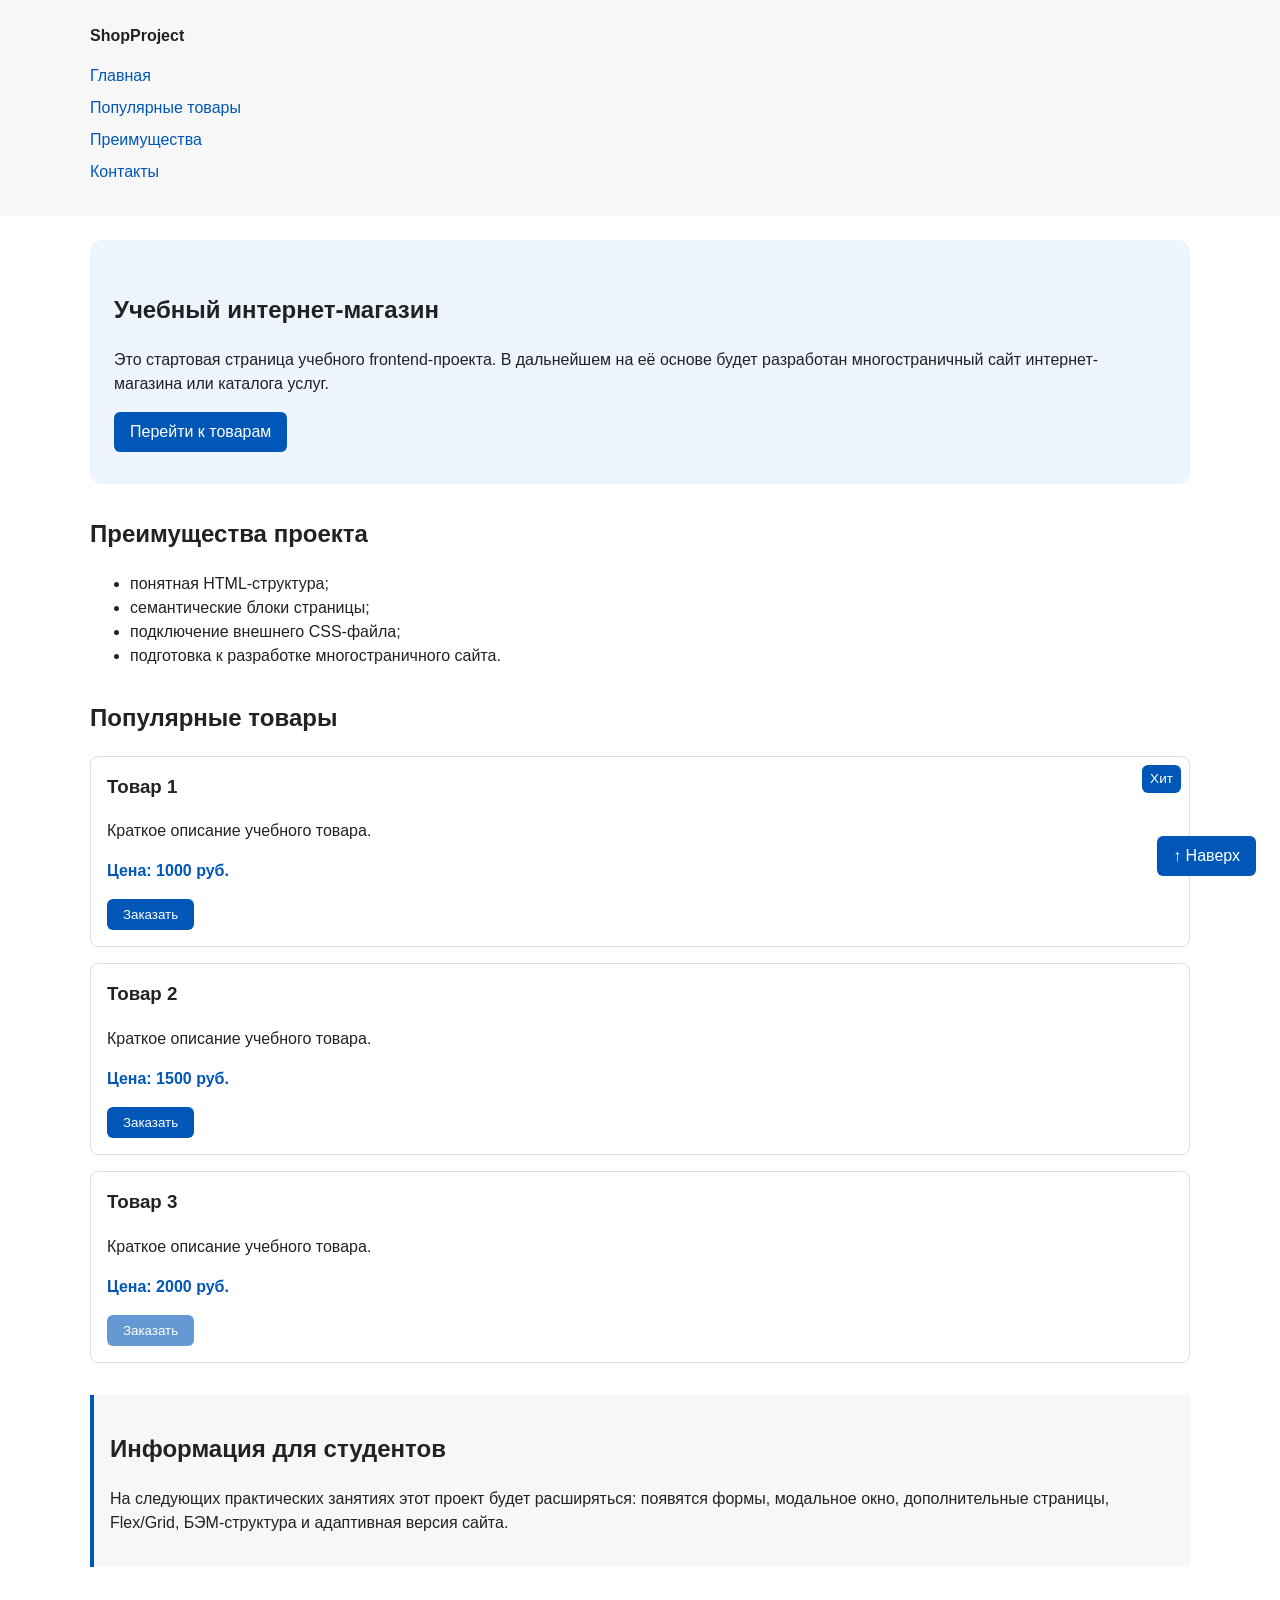
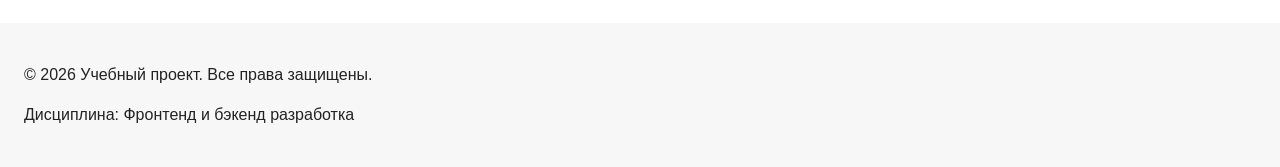
==== index.html @ 2b31f7c6 "feat: add BEM naming and positioning examples" ====
<!DOCTYPE html>
<html lang="ru">
<head>
  <meta charset="UTF-8">
  <meta name="viewport" content="width=device-width, initial-scale=1.0">
  <title>Учебный интернет-магазин</title>
  <link rel="stylesheet" href="css/style.css">
  <script src="js/main.js" defer></script>
</head>
<body>

  <header>
    <div class="site-header">
      <a class="site-logo" href="index.html">ShopProject</a>

      <nav class="site-nav" aria-label="Основная навигация">
        <ul class="site-nav__list">
          <li><a href="index.html">Главная</a></li>
          <li><a href="#popular">Популярные товары</a></li>
          <li><a href="#advantages">Преимущества</a></li>
          <li><a href="#contacts">Контакты</a></li>
        </ul>
      </nav>
    </div>
  </header>

  <main>
    <section class="hero">
      <h1>Учебный интернет-магазин</h1>
      <p>
        Это стартовая страница учебного frontend-проекта.
        В дальнейшем на её основе будет разработан многостраничный сайт
        интернет-магазина или каталога услуг.
      </p>
      <a class="button" href="#popular">Перейти к товарам</a>
    </section>

    <section class="section" id="advantages">
      <h2>Преимущества проекта</h2>

      <ul class="advantages-list">
        <li>понятная HTML-структура;</li>
        <li>семантические блоки страницы;</li>
        <li>подключение внешнего CSS-файла;</li>
        <li>подготовка к разработке многостраничного сайта.</li>
      </ul>
    </section>

    <section class="section" id="popular">
      <h2>Популярные товары</h2>

      <article class="product-card">
        <span class="product-card__badge">Хит</span>
        <h3 class="product-card__title">Товар 1</h3>
        <p>Краткое описание учебного товара.</p>
        <p class="product-card__price">Цена: 1000 руб.</p>
        <button class="button product-card__button" type="button" data-product="Товар 1">
          Заказать
        </button>
      </article>

      <article class="product-card">
        <h3 class="product-card__title">Товар 2</h3>
        <p>Краткое описание учебного товара.</p>
        <p class="product-card__price">Цена: 1500 руб.</p>
        <button class="button product-card__button" type="button" data-product="Товар 2">
          Заказать
        </button>
      </article>

      <article class="product-card">
        <h3 class="product-card__title">Товар 3</h3>
        <p>Краткое описание учебного товара.</p>
        <p class="product-card__price">Цена: 2000 руб.</p>
        <button class="button product-card__button" type="button" data-product="Товар 3" disabled>
          Заказать
        </button>
      </article>
    </section>

    <aside class="aside-info">
      <h2>Информация для студентов</h2>
      <p>
        На следующих практических занятиях этот проект будет расширяться:
        появятся формы, модальное окно, дополнительные страницы, Flex/Grid,
        БЭМ-структура и адаптивная версия сайта.
      </p>
    </aside>
  </main>

  <footer id="contacts">
    <p>&copy; 2026 Учебный проект. Все права защищены.</p>
    <p>Дисциплина: Фронтенд и бэкенд разработка</p>
  </footer>

  <dialog class="order-dialog" id="order-dialog" aria-labelledby="order-dialog-title">
    <h2 id="order-dialog-title">Оформление заявки</h2>

    <form class="order-form" id="order-form" action="#" method="post" novalidate>
      <input id="selected-product" name="selected-product" type="hidden">

      <div class="form-field">
        <label for="order-name">Имя</label>
        <input
          id="order-name"
          name="name"
          type="text"
          placeholder="Введите ваше имя"
          minlength="2"
          autocomplete="given-name"
          required
        >
      </div>

      <div class="form-field">
        <label for="order-email">E-mail</label>
        <input
          id="order-email"
          name="email"
          type="email"
          placeholder="example@mail.ru"
          autocomplete="email"
          required
        >
      </div>

      <div class="form-field">
        <label for="order-phone">Телефон</label>
        <input
          id="order-phone"
          name="phone"
          type="tel"
          inputmode="tel"
          placeholder="+7 (900) 000-00-00"
          pattern="^\+7 \(\d{3}\) \d{3}-\d{2}-\d{2}$"
          required
        >
        <small>Формат: +7 (900) 000-00-00</small>
      </div>

      <div class="form-field">
        <label for="order-date">Дата связи</label>
        <input
          id="order-date"
          name="date"
          type="date"
        >
      </div>

      <div class="form-field">
        <label for="order-topic">Тема заявки</label>
        <select id="order-topic" name="topic" required>
          <option value="">Выберите тему</option>
          <option value="product">Заказ товара</option>
          <option value="consultation">Консультация</option>
          <option value="delivery">Доставка</option>
        </select>
      </div>

      <div class="form-field">
        <label for="order-comment">Комментарий</label>
        <textarea
          id="order-comment"
          name="comment"
          rows="4"
          placeholder="Укажите дополнительную информацию"
        ></textarea>
      </div>

      <div class="form-field form-field--checkbox">
        <label>
          <input
            id="order-agreement"
            name="agreement"
            type="checkbox"
            required
          >
          Я согласен на обработку данных
        </label>
      </div>

      <div class="form-actions">
        <button type="button" id="close-order-dialog">Закрыть</button>
        <button type="submit">Отправить заявку</button>
      </div>
    </form>
  </dialog>

  <p class="success-message" id="success-message" hidden>
    Форма успешно отправлена!
  </p>

  <a class="scroll-top" href="#">↑ Наверх</a>

</body>
</html>
---- css/style.css ----
/* ===============================
   1. Переменные проекта
   =============================== */

:root {
  /* Основные цвета проекта */
  --color-bg: #ffffff;
  --color-text: #222222;
  --color-muted: #666666;
  --color-primary: #0057b8;
  --color-primary-dark: #003f86;
  --color-border: #dddddd;
  --color-surface: #f7f7f7;
  --color-surface-accent: #eef5ff;
  --color-danger: #b00020;
  --color-success: #168a2f;
  --color-success-bg: #eefaf0;
  --color-white: #ffffff;

  /* Отступы */
  --space-xs: 4px;
  --space-sm: 8px;
  --space-md: 16px;
  --space-lg: 24px;
  --space-xl: 32px;

  /* Скругления */
  --radius-sm: 6px;
  --radius-md: 8px;
  --radius-lg: 12px;

  /* Размеры */
  --container-width: 1100px;
}

/* ===============================
   2. Базовые стили
   =============================== */

* {
  box-sizing: border-box;
}

body {
  margin: 0;
  font-family: Arial, sans-serif;
  line-height: 1.5;
  color: var(--color-text);
  background-color: var(--color-bg);
}

header,
main,
footer {
  padding: var(--space-lg);
}

header {
  background-color: var(--color-surface);
}

footer {
  background-color: var(--color-surface);
}

.site-header {
  max-width: var(--container-width);
  margin: 0 auto;
}

.site-logo {
  font-weight: bold;
  text-decoration: none;
  color: var(--color-text);
}

.site-nav__list {
  padding: 0;
  margin: var(--space-md) 0 0;
  list-style: none;
}

.site-nav__list li {
  margin-bottom: var(--space-sm);
}

.site-nav__list a {
  color: var(--color-primary);
  text-decoration: none;
}

.site-nav__list a:hover {
  text-decoration: underline;
}

/* ===============================
   3. Общие элементы интерфейса
   =============================== */

a {
  color: var(--color-primary);
}

a:hover {
  color: var(--color-primary-dark);
}

a:focus-visible {
  outline: 2px solid var(--color-primary);
  outline-offset: 3px;
}

.button {
  display: inline-block;
  padding: var(--space-sm) var(--space-md);
  color: var(--color-white);
  background-color: var(--color-primary);
  text-decoration: none;
  border: none;
  border-radius: var(--radius-sm);
  cursor: pointer;
}

.button:hover {
  background-color: var(--color-primary-dark);
}

.button:focus-visible {
  outline: 2px solid var(--color-primary);
  outline-offset: 3px;
}

.button:disabled {
  opacity: 0.6;
  cursor: not-allowed;
}

/* ===============================
   4. Компоненты страницы
   =============================== */

.hero {
  max-width: var(--container-width);
  margin: 0 auto var(--space-xl);
  padding: var(--space-xl) var(--space-lg);
  background-color: var(--color-surface-accent);
  border-radius: var(--radius-lg);
}

.section {
  max-width: var(--container-width);
  margin: 0 auto var(--space-xl);
}

.section h2 {
  margin-top: 0;
}

.product-card {
  position: relative;
  margin-bottom: var(--space-md);
  padding: var(--space-md);
  border: 1px solid var(--color-border);
  border-radius: var(--radius-md);
  background-color: var(--color-bg);
}

.product-card:hover {
  border-color: var(--color-primary);
}

.product-card__title {
  margin-top: 0;
}

.product-card__price {
  font-weight: bold;
  color: var(--color-primary);
}

.product-card__badge {
  position: absolute;
  top: var(--space-sm);
  right: var(--space-sm);
  padding: var(--space-xs) var(--space-sm);
  background-color: var(--color-primary);
  color: var(--color-white);
  border-radius: var(--radius-sm);
  font-size: 0.85em;
}

.aside-info {
  max-width: var(--container-width);
  margin: 0 auto var(--space-xl);
  padding: var(--space-md);
  border-left: 4px solid var(--color-primary);
  background-color: var(--color-surface);
}

/* ===============================
   5. Форма и модальное окно
   =============================== */

.order-dialog {
  width: min(100% - 32px, 560px);
  padding: var(--space-lg);
  border: none;
  border-radius: var(--radius-lg);
}

.order-dialog::backdrop {
  background-color: rgba(0, 0, 0, 0.5);
}

.form-field {
  margin-bottom: var(--space-md);
}

.form-field label {
  display: block;
  margin-bottom: var(--space-xs);
}

.form-field input,
.form-field select,
.form-field textarea {
  width: 100%;
  padding: 10px 12px;
  border: 1px solid var(--color-border);
  border-radius: var(--radius-sm);
  font: inherit;
}

.form-field input[type="checkbox"] {
  width: auto;
}

.form-field small {
  display: block;
  margin-top: var(--space-xs);
  color: var(--color-muted);
}

.form-field input:hover,
.form-field select:hover,
.form-field textarea:hover {
  border-color: var(--color-primary);
}

.form-field input:focus-visible,
.form-field select:focus-visible,
.form-field textarea:focus-visible,
.form-actions button:focus-visible {
  outline: 2px solid var(--color-primary);
  outline-offset: 3px;
}

[aria-invalid="true"] {
  border-color: var(--color-danger);
}

.form-actions {
  display: flex;
  gap: 12px;
  margin-top: 20px;
}

.success-message {
  max-width: var(--container-width);
  margin: var(--space-lg) auto;
  padding: var(--space-md);
  border-left: 4px solid var(--color-success);
  background-color: var(--color-success-bg);
}

/* ===============================
   6. Кнопка «Наверх» (fixed)
   =============================== */

.scroll-top {
  position: fixed;
  bottom: var(--space-lg);
  right: var(--space-lg);
  padding: var(--space-sm) var(--space-md);
  background-color: var(--color-primary);
  color: var(--color-white);
  border: none;
  border-radius: var(--radius-sm);
  cursor: pointer;
  text-decoration: none;
}

.scroll-top:hover {
  background-color: var(--color-primary-dark);
}
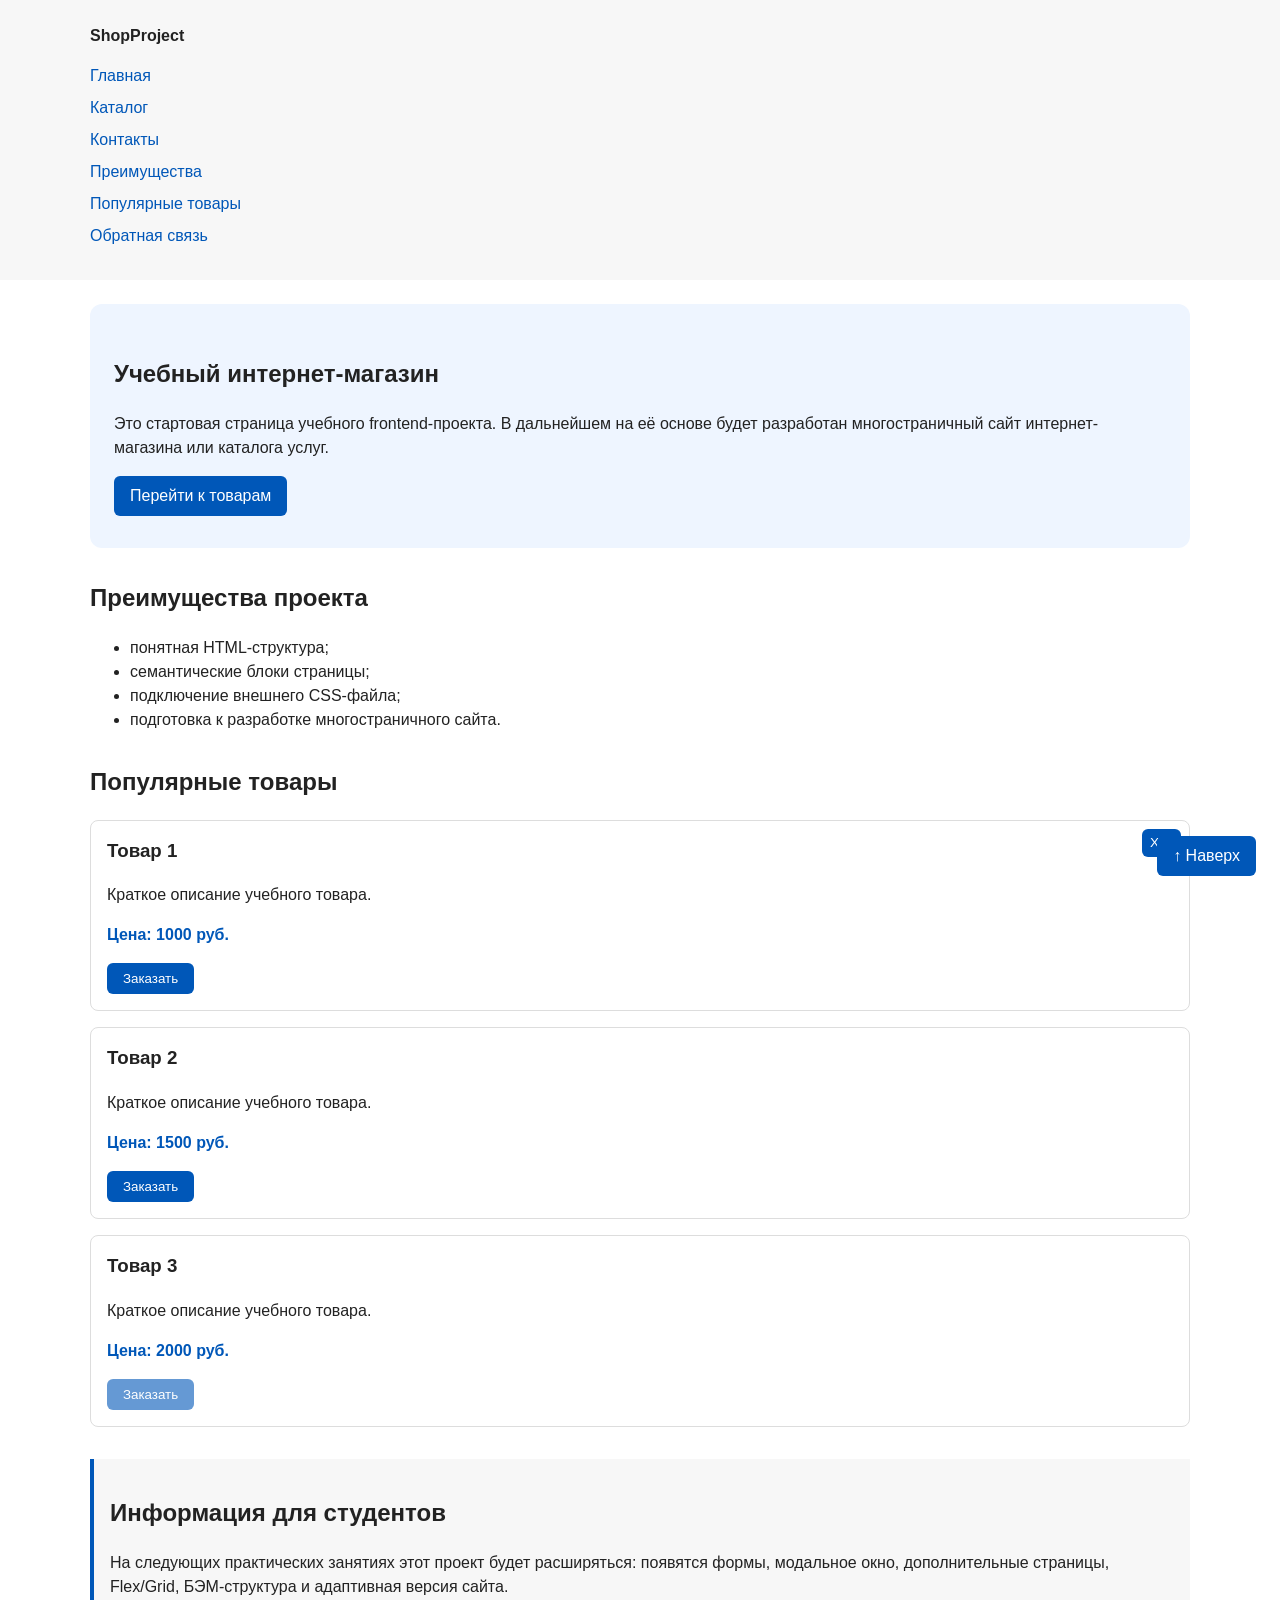
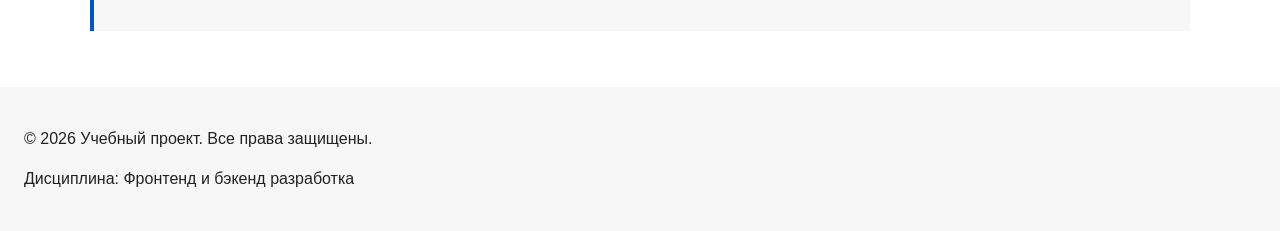
==== commit 8c8f507b: "feat: add multi-page structure navigation and anchors" ====
--- a/index.html
+++ b/index.html
@@ -16,9 +16,11 @@
       <nav class="site-nav" aria-label="Основная навигация">
         <ul class="site-nav__list">
           <li><a href="index.html">Главная</a></li>
-          <li><a href="#popular">Популярные товары</a></li>
-          <li><a href="#advantages">Преимущества</a></li>
-          <li><a href="#contacts">Контакты</a></li>
+          <li><a href="catalog.html">Каталог</a></li>
+          <li><a href="contacts.html">Контакты</a></li>
+          <li><a href="index.html#advantages">Преимущества</a></li>
+          <li><a href="index.html#popular">Популярные товары</a></li>
+          <li><a href="index.html#contacts">Обратная связь</a></li>
         </ul>
       </nav>
     </div>
--- a/css/style.css
+++ b/css/style.css
@@ -293,3 +293,28 @@
 .scroll-top:hover {
   background-color: var(--color-primary-dark);
 }
+
+.breadcrumbs {
+  max-width: var(--container-width);
+  margin: 0 auto var(--space-md);
+  font-size: 14px;
+  color: var(--color-muted);
+}
+
+.breadcrumbs a {
+  color: var(--color-primary);
+}
+
+.breadcrumbs span::before {
+  content: " / ";
+  color: var(--color-muted);
+}
+
+html {
+  scroll-behavior: smooth;
+}
+
+:target {
+  outline: 2px dashed var(--color-primary);
+  outline-offset: 4px;
+}
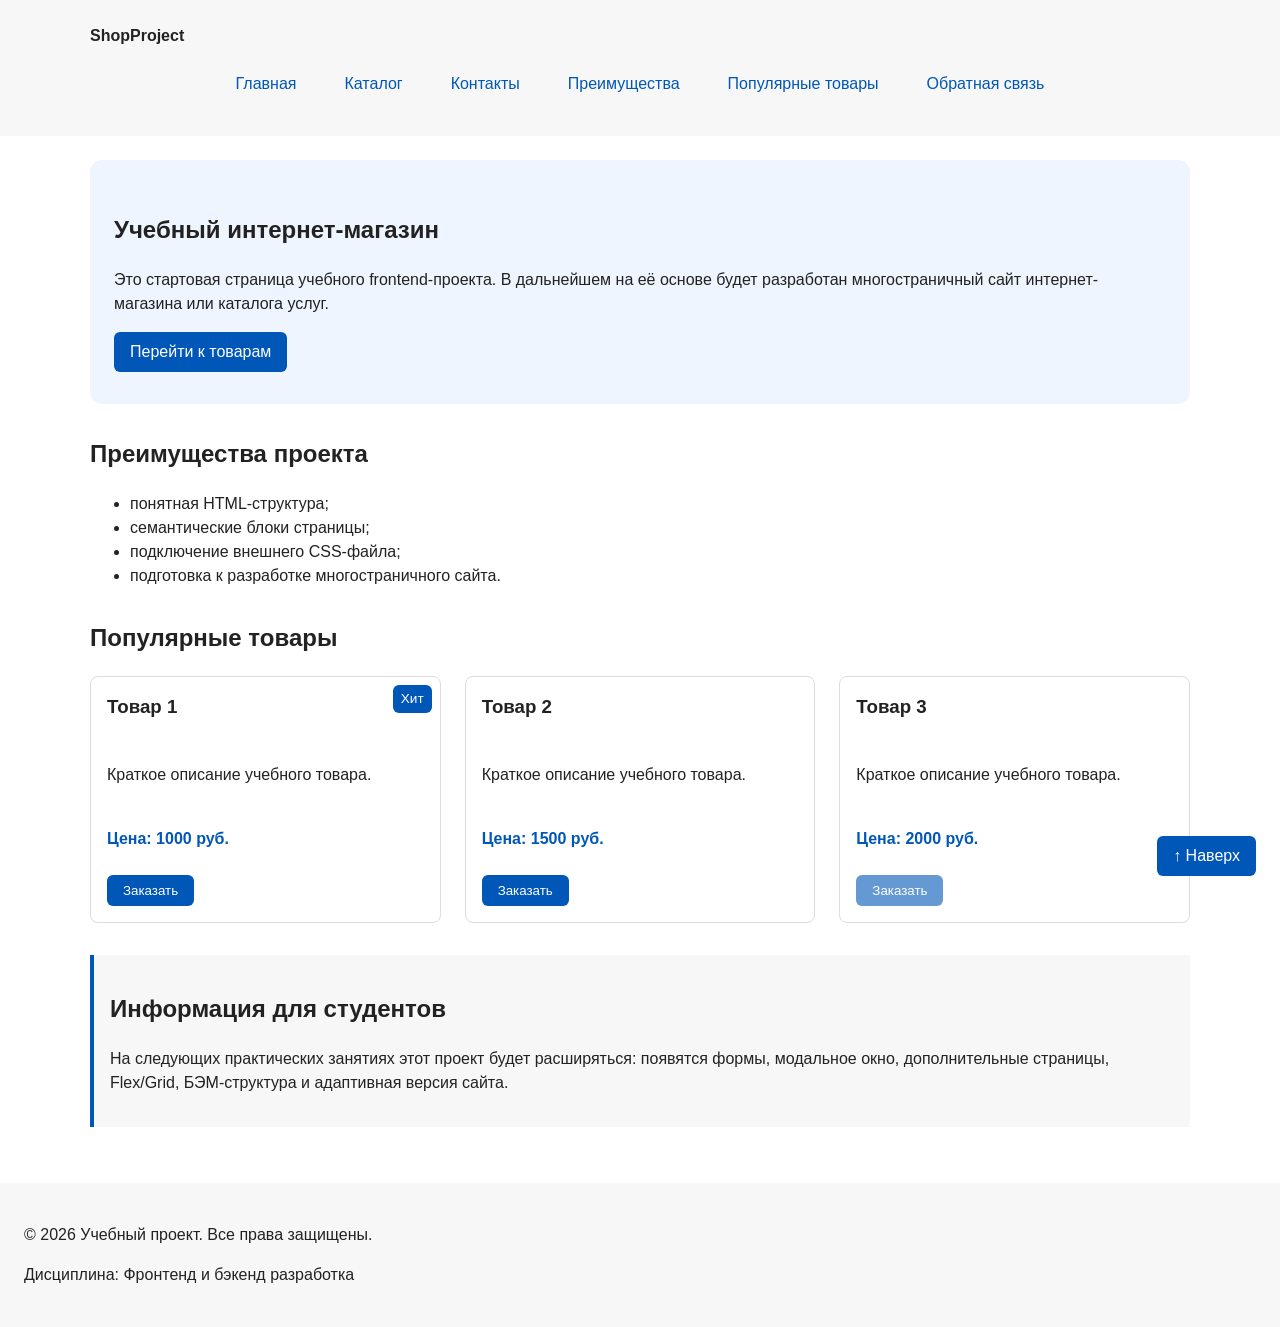
==== commit ab4c93fc: "feat: add flex navigation and grid catalog layout" ====
--- a/index.html
+++ b/index.html
@@ -51,33 +51,35 @@
     <section class="section" id="popular">
       <h2>Популярные товары</h2>
 
-      <article class="product-card">
-        <span class="product-card__badge">Хит</span>
-        <h3 class="product-card__title">Товар 1</h3>
-        <p>Краткое описание учебного товара.</p>
-        <p class="product-card__price">Цена: 1000 руб.</p>
-        <button class="button product-card__button" type="button" data-product="Товар 1">
-          Заказать
-        </button>
-      </article>
-
-      <article class="product-card">
-        <h3 class="product-card__title">Товар 2</h3>
-        <p>Краткое описание учебного товара.</p>
-        <p class="product-card__price">Цена: 1500 руб.</p>
-        <button class="button product-card__button" type="button" data-product="Товар 2">
-          Заказать
-        </button>
-      </article>
-
-      <article class="product-card">
-        <h3 class="product-card__title">Товар 3</h3>
-        <p>Краткое описание учебного товара.</p>
-        <p class="product-card__price">Цена: 2000 руб.</p>
-        <button class="button product-card__button" type="button" data-product="Товар 3" disabled>
-          Заказать
-        </button>
-      </article>
+      <div class="products-grid">
+        <article class="product-card">
+          <span class="product-card__badge">Хит</span>
+          <h3 class="product-card__title">Товар 1</h3>
+          <p>Краткое описание учебного товара.</p>
+          <p class="product-card__price">Цена: 1000 руб.</p>
+          <button class="button product-card__button" type="button" data-product="Товар 1">
+            Заказать
+          </button>
+        </article>
+
+        <article class="product-card">
+          <h3 class="product-card__title">Товар 2</h3>
+          <p>Краткое описание учебного товара.</p>
+          <p class="product-card__price">Цена: 1500 руб.</p>
+          <button class="button product-card__button" type="button" data-product="Товар 2">
+            Заказать
+          </button>
+        </article>
+
+        <article class="product-card">
+          <h3 class="product-card__title">Товар 3</h3>
+          <p>Краткое описание учебного товара.</p>
+          <p class="product-card__price">Цена: 2000 руб.</p>
+          <button class="button product-card__button" type="button" data-product="Товар 3" disabled>
+            Заказать
+          </button>
+        </article>
+      </div>
     </section>
 
     <aside class="aside-info">
--- a/css/style.css
+++ b/css/style.css
@@ -75,6 +75,11 @@
 }
 
 .site-nav__list {
+  display: flex;
+  flex-wrap: wrap;
+  justify-content: center;
+  align-items: center;
+  gap: var(--space-md);
   padding: 0;
   margin: var(--space-md) 0 0;
   list-style: none;
@@ -85,12 +90,16 @@
 }
 
 .site-nav__list a {
+  display: inline-block;
+  padding: var(--space-sm) var(--space-md);
   color: var(--color-primary);
   text-decoration: none;
+  border-radius: var(--radius-sm);
 }
 
 .site-nav__list a:hover {
-  text-decoration: underline;
+  color: var(--color-white);
+  background-color: var(--color-primary);
 }
 
 /* ===============================
@@ -158,11 +167,19 @@
 
 .product-card {
   position: relative;
-  margin-bottom: var(--space-md);
+  display: flex;
+  flex-direction: column;
+  gap: var(--space-sm);
+  margin-bottom: 0;
   padding: var(--space-md);
   border: 1px solid var(--color-border);
   border-radius: var(--radius-md);
   background-color: var(--color-bg);
+}
+
+.product-card .button {
+  margin-top: auto;
+  align-self: flex-start;
 }
 
 .product-card:hover {
@@ -318,3 +335,59 @@
   outline: 2px dashed var(--color-primary);
   outline-offset: 4px;
 }
+
+.products-grid {
+  display: grid;
+  grid-template-columns: repeat(3, 1fr);
+  gap: var(--space-lg);
+}
+
+.catalog-layout {
+  max-width: var(--container-width);
+  margin: 0 auto var(--space-xl);
+  display: grid;
+  grid-template-columns: 260px 1fr;
+  grid-template-areas: "filters products";
+  gap: var(--space-lg);
+}
+
+.catalog-filters {
+  grid-area: filters;
+  padding: var(--space-md);
+  border: 1px solid var(--color-border);
+  border-radius: var(--radius-md);
+  background-color: var(--color-surface);
+}
+
+.catalog-products {
+  grid-area: products;
+}
+
+.filters-form {
+  display: grid;
+  gap: var(--space-md);
+}
+
+.filters-form fieldset {
+  margin: 0;
+  padding: var(--space-md);
+  border: 1px solid var(--color-border);
+  border-radius: var(--radius-sm);
+}
+
+.filters-form legend {
+  font-weight: 700;
+}
+
+.filters-form label {
+  display: block;
+  margin-bottom: var(--space-sm);
+}
+
+.filters-form input[type="number"] {
+  width: 100%;
+  padding: 8px 10px;
+  border: 1px solid var(--color-border);
+  border-radius: var(--radius-sm);
+  font: inherit;
+}
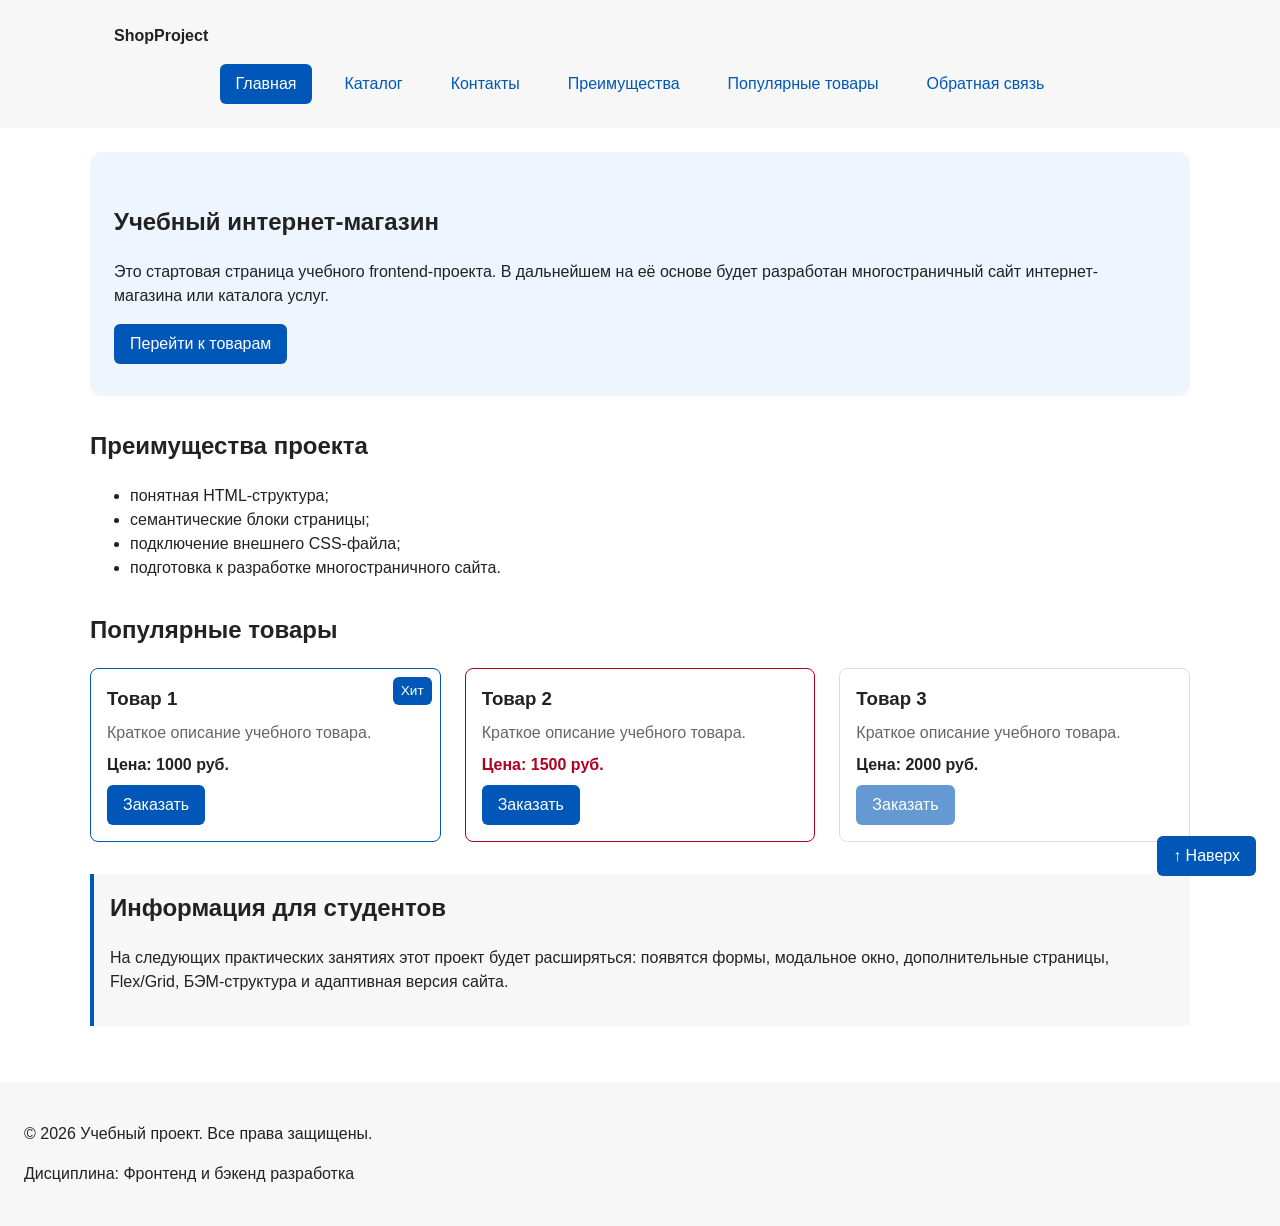
==== commit 97aea223: "refactor: apply BEM naming to CSS classes" ====
--- a/index.html
+++ b/index.html
@@ -9,18 +9,30 @@
 </head>
 <body>
 
-  <header>
-    <div class="site-header">
-      <a class="site-logo" href="index.html">ShopProject</a>
+  <header class="site-header">
+    <div class="site-header__inner">
+      <a class="site-header__logo" href="index.html">ShopProject</a>
 
       <nav class="site-nav" aria-label="Основная навигация">
         <ul class="site-nav__list">
-          <li><a href="index.html">Главная</a></li>
-          <li><a href="catalog.html">Каталог</a></li>
-          <li><a href="contacts.html">Контакты</a></li>
-          <li><a href="index.html#advantages">Преимущества</a></li>
-          <li><a href="index.html#popular">Популярные товары</a></li>
-          <li><a href="index.html#contacts">Обратная связь</a></li>
+          <li class="site-nav__item">
+            <a class="site-nav__link site-nav__link--active" href="index.html">Главная</a>
+          </li>
+          <li class="site-nav__item">
+            <a class="site-nav__link" href="catalog.html">Каталог</a>
+          </li>
+          <li class="site-nav__item">
+            <a class="site-nav__link" href="contacts.html">Контакты</a>
+          </li>
+          <li class="site-nav__item">
+            <a class="site-nav__link" href="index.html#advantages">Преимущества</a>
+          </li>
+          <li class="site-nav__item">
+            <a class="site-nav__link" href="index.html#popular">Популярные товары</a>
+          </li>
+          <li class="site-nav__item">
+            <a class="site-nav__link" href="index.html#contacts">Обратная связь</a>
+          </li>
         </ul>
       </nav>
     </div>
@@ -28,54 +40,54 @@
 
   <main>
     <section class="hero">
-      <h1>Учебный интернет-магазин</h1>
-      <p>
+      <h1 class="hero__title">Учебный интернет-магазин</h1>
+      <p class="hero__description">
         Это стартовая страница учебного frontend-проекта.
         В дальнейшем на её основе будет разработан многостраничный сайт
         интернет-магазина или каталога услуг.
       </p>
-      <a class="button" href="#popular">Перейти к товарам</a>
+      <a class="button button--primary" href="#popular">Перейти к товарам</a>
     </section>
 
     <section class="section" id="advantages">
-      <h2>Преимущества проекта</h2>
+      <h2 class="section__title">Преимущества проекта</h2>
 
       <ul class="advantages-list">
-        <li>понятная HTML-структура;</li>
-        <li>семантические блоки страницы;</li>
-        <li>подключение внешнего CSS-файла;</li>
-        <li>подготовка к разработке многостраничного сайта.</li>
+        <li class="advantages-list__item">понятная HTML-структура;</li>
+        <li class="advantages-list__item">семантические блоки страницы;</li>
+        <li class="advantages-list__item">подключение внешнего CSS-файла;</li>
+        <li class="advantages-list__item">подготовка к разработке многостраничного сайта.</li>
       </ul>
     </section>
 
     <section class="section" id="popular">
-      <h2>Популярные товары</h2>
+      <h2 class="section__title">Популярные товары</h2>
 
       <div class="products-grid">
-        <article class="product-card">
+        <article class="product-card product-card--featured">
           <span class="product-card__badge">Хит</span>
           <h3 class="product-card__title">Товар 1</h3>
-          <p>Краткое описание учебного товара.</p>
+          <p class="product-card__description">Краткое описание учебного товара.</p>
           <p class="product-card__price">Цена: 1000 руб.</p>
-          <button class="button product-card__button" type="button" data-product="Товар 1">
+          <button class="button button--primary product-card__button" type="button" data-product="Товар 1">
             Заказать
           </button>
         </article>
 
-        <article class="product-card">
+        <article class="product-card product-card--discount">
           <h3 class="product-card__title">Товар 2</h3>
-          <p>Краткое описание учебного товара.</p>
+          <p class="product-card__description">Краткое описание учебного товара.</p>
           <p class="product-card__price">Цена: 1500 руб.</p>
-          <button class="button product-card__button" type="button" data-product="Товар 2">
+          <button class="button button--primary product-card__button" type="button" data-product="Товар 2">
             Заказать
           </button>
         </article>
 
         <article class="product-card">
           <h3 class="product-card__title">Товар 3</h3>
-          <p>Краткое описание учебного товара.</p>
+          <p class="product-card__description">Краткое описание учебного товара.</p>
           <p class="product-card__price">Цена: 2000 руб.</p>
-          <button class="button product-card__button" type="button" data-product="Товар 3" disabled>
+          <button class="button button--primary product-card__button" type="button" data-product="Товар 3" disabled>
             Заказать
           </button>
         </article>
@@ -83,8 +95,8 @@
     </section>
 
     <aside class="aside-info">
-      <h2>Информация для студентов</h2>
-      <p>
+      <h2 class="aside-info__title">Информация для студентов</h2>
+      <p class="aside-info__text">
         На следующих практических занятиях этот проект будет расширяться:
         появятся формы, модальное окно, дополнительные страницы, Flex/Grid,
         БЭМ-структура и адаптивная версия сайта.
@@ -92,20 +104,21 @@
     </aside>
   </main>
 
-  <footer id="contacts">
-    <p>&copy; 2026 Учебный проект. Все права защищены.</p>
-    <p>Дисциплина: Фронтенд и бэкенд разработка</p>
+  <footer class="site-footer" id="contacts">
+    <p class="site-footer__text">&copy; 2026 Учебный проект. Все права защищены.</p>
+    <p class="site-footer__text">Дисциплина: Фронтенд и бэкенд разработка</p>
   </footer>
 
   <dialog class="order-dialog" id="order-dialog" aria-labelledby="order-dialog-title">
-    <h2 id="order-dialog-title">Оформление заявки</h2>
+    <h2 class="order-dialog__title" id="order-dialog-title">Оформление заявки</h2>
 
     <form class="order-form" id="order-form" action="#" method="post" novalidate>
       <input id="selected-product" name="selected-product" type="hidden">
 
-      <div class="form-field">
-        <label for="order-name">Имя</label>
-        <input
+      <div class="order-form__field">
+        <label class="order-form__label" for="order-name">Имя</label>
+        <input
+          class="order-form__input"
           id="order-name"
           name="name"
           type="text"
@@ -116,9 +129,10 @@
         >
       </div>
 
-      <div class="form-field">
-        <label for="order-email">E-mail</label>
-        <input
+      <div class="order-form__field">
+        <label class="order-form__label" for="order-email">E-mail</label>
+        <input
+          class="order-form__input"
           id="order-email"
           name="email"
           type="email"
@@ -128,9 +142,10 @@
         >
       </div>
 
-      <div class="form-field">
-        <label for="order-phone">Телефон</label>
-        <input
+      <div class="order-form__field">
+        <label class="order-form__label" for="order-phone">Телефон</label>
+        <input
+          class="order-form__input"
           id="order-phone"
           name="phone"
           type="tel"
@@ -139,21 +154,22 @@
           pattern="^\+7 \(\d{3}\) \d{3}-\d{2}-\d{2}$"
           required
         >
-        <small>Формат: +7 (900) 000-00-00</small>
-      </div>
-
-      <div class="form-field">
-        <label for="order-date">Дата связи</label>
-        <input
+        <small class="order-form__hint">Формат: +7 (900) 000-00-00</small>
+      </div>
+
+      <div class="order-form__field">
+        <label class="order-form__label" for="order-date">Дата связи</label>
+        <input
+          class="order-form__input"
           id="order-date"
           name="date"
           type="date"
         >
       </div>
 
-      <div class="form-field">
-        <label for="order-topic">Тема заявки</label>
-        <select id="order-topic" name="topic" required>
+      <div class="order-form__field">
+        <label class="order-form__label" for="order-topic">Тема заявки</label>
+        <select class="order-form__select" id="order-topic" name="topic" required>
           <option value="">Выберите тему</option>
           <option value="product">Заказ товара</option>
           <option value="consultation">Консультация</option>
@@ -161,9 +177,10 @@
         </select>
       </div>
 
-      <div class="form-field">
-        <label for="order-comment">Комментарий</label>
+      <div class="order-form__field">
+        <label class="order-form__label" for="order-comment">Комментарий</label>
         <textarea
+          class="order-form__textarea"
           id="order-comment"
           name="comment"
           rows="4"
@@ -171,9 +188,10 @@
         ></textarea>
       </div>
 
-      <div class="form-field form-field--checkbox">
-        <label>
+      <div class="order-form__field order-form__field--checkbox">
+        <label class="order-form__checkbox-label">
           <input
+            class="order-form__checkbox"
             id="order-agreement"
             name="agreement"
             type="checkbox"
@@ -183,9 +201,9 @@
         </label>
       </div>
 
-      <div class="form-actions">
-        <button type="button" id="close-order-dialog">Закрыть</button>
-        <button type="submit">Отправить заявку</button>
+      <div class="order-form__actions">
+        <button class="button button--secondary" type="button" id="close-order-dialog">Закрыть</button>
+        <button class="button button--primary" type="submit">Отправить заявку</button>
       </div>
     </form>
   </dialog>
--- a/css/style.css
+++ b/css/style.css
@@ -49,29 +49,37 @@
   background-color: var(--color-bg);
 }
 
-header,
-main,
-footer {
+main {
   padding: var(--space-lg);
 }
 
-header {
+html {
+  scroll-behavior: smooth;
+}
+
+:target {
+  outline: 2px dashed var(--color-primary);
+  outline-offset: 4px;
+}
+
+/* ===============================
+   3. Шапка, навигация и подвал
+   =============================== */
+
+.site-header {
   background-color: var(--color-surface);
 }
 
-footer {
-  background-color: var(--color-surface);
-}
-
-.site-header {
+.site-header__inner {
   max-width: var(--container-width);
   margin: 0 auto;
-}
-
-.site-logo {
-  font-weight: bold;
+  padding: var(--space-lg);
+}
+
+.site-header__logo {
+  font-weight: 700;
+  color: var(--color-text);
   text-decoration: none;
-  color: var(--color-text);
 }
 
 .site-nav__list {
@@ -85,11 +93,7 @@
   list-style: none;
 }
 
-.site-nav__list li {
-  margin-bottom: var(--space-sm);
-}
-
-.site-nav__list a {
+.site-nav__link {
   display: inline-block;
   padding: var(--space-sm) var(--space-md);
   color: var(--color-primary);
@@ -97,13 +101,28 @@
   border-radius: var(--radius-sm);
 }
 
-.site-nav__list a:hover {
-  color: var(--color-white);
-  background-color: var(--color-primary);
-}
-
-/* ===============================
-   3. Общие элементы интерфейса
+.site-nav__link:hover {
+  color: var(--color-white);
+  background-color: var(--color-primary);
+}
+
+.site-nav__link:focus-visible {
+  outline: 2px solid var(--color-primary);
+  outline-offset: 3px;
+}
+
+.site-nav__link--active {
+  color: var(--color-white);
+  background-color: var(--color-primary);
+}
+
+.site-footer {
+  padding: var(--space-lg);
+  background-color: var(--color-surface);
+}
+
+/* ===============================
+   4. Общие элементы интерфейса
    =============================== */
 
 a {
@@ -124,14 +143,35 @@
   padding: var(--space-sm) var(--space-md);
   color: var(--color-white);
   background-color: var(--color-primary);
+  border: none;
+  border-radius: var(--radius-sm);
+  font: inherit;
   text-decoration: none;
-  border: none;
-  border-radius: var(--radius-sm);
   cursor: pointer;
 }
 
 .button:hover {
   background-color: var(--color-primary-dark);
+}
+
+.button--primary {
+  color: var(--color-white);
+  background-color: var(--color-primary);
+}
+
+.button--primary:hover {
+  background-color: var(--color-primary-dark);
+}
+
+.button--secondary {
+  color: var(--color-primary);
+  background-color: transparent;
+  border: 1px solid var(--color-primary);
+}
+
+.button--secondary:hover {
+  color: var(--color-white);
+  background-color: var(--color-primary);
 }
 
 .button:focus-visible {
@@ -139,13 +179,30 @@
   outline-offset: 3px;
 }
 
-.button:disabled {
+.button:disabled,
+.button--disabled {
   opacity: 0.6;
   cursor: not-allowed;
 }
 
-/* ===============================
-   4. Компоненты страницы
+.breadcrumbs {
+  max-width: var(--container-width);
+  margin: 0 auto var(--space-md);
+  font-size: 14px;
+  color: var(--color-muted);
+}
+
+.breadcrumbs__link {
+  color: var(--color-primary);
+}
+
+.breadcrumbs__current::before {
+  content: " / ";
+  color: var(--color-muted);
+}
+
+/* ===============================
+   5. Компоненты страницы
    =============================== */
 
 .hero {
@@ -161,8 +218,14 @@
   margin: 0 auto var(--space-xl);
 }
 
-.section h2 {
+.section__title {
   margin-top: 0;
+}
+
+.products-grid {
+  display: grid;
+  grid-template-columns: repeat(3, 1fr);
+  gap: var(--space-lg);
 }
 
 .product-card {
@@ -170,29 +233,46 @@
   display: flex;
   flex-direction: column;
   gap: var(--space-sm);
-  margin-bottom: 0;
   padding: var(--space-md);
   border: 1px solid var(--color-border);
   border-radius: var(--radius-md);
   background-color: var(--color-bg);
 }
 
-.product-card .button {
+.product-card:hover {
+  border-color: var(--color-primary);
+}
+
+.product-card--featured {
+  border-color: var(--color-primary);
+}
+
+.product-card--discount {
+  border-color: var(--color-danger);
+}
+
+.product-card__title {
+  margin: 0;
+  color: var(--color-text);
+}
+
+.product-card__description {
+  margin: 0;
+  color: var(--color-muted);
+}
+
+.product-card__price {
+  margin: 0;
+  font-weight: 700;
+}
+
+.product-card--discount .product-card__price {
+  color: var(--color-danger);
+}
+
+.product-card__button {
   margin-top: auto;
   align-self: flex-start;
-}
-
-.product-card:hover {
-  border-color: var(--color-primary);
-}
-
-.product-card__title {
-  margin-top: 0;
-}
-
-.product-card__price {
-  font-weight: bold;
-  color: var(--color-primary);
 }
 
 .product-card__badge {
@@ -214,132 +294,8 @@
   background-color: var(--color-surface);
 }
 
-/* ===============================
-   5. Форма и модальное окно
-   =============================== */
-
-.order-dialog {
-  width: min(100% - 32px, 560px);
-  padding: var(--space-lg);
-  border: none;
-  border-radius: var(--radius-lg);
-}
-
-.order-dialog::backdrop {
-  background-color: rgba(0, 0, 0, 0.5);
-}
-
-.form-field {
-  margin-bottom: var(--space-md);
-}
-
-.form-field label {
-  display: block;
-  margin-bottom: var(--space-xs);
-}
-
-.form-field input,
-.form-field select,
-.form-field textarea {
-  width: 100%;
-  padding: 10px 12px;
-  border: 1px solid var(--color-border);
-  border-radius: var(--radius-sm);
-  font: inherit;
-}
-
-.form-field input[type="checkbox"] {
-  width: auto;
-}
-
-.form-field small {
-  display: block;
-  margin-top: var(--space-xs);
-  color: var(--color-muted);
-}
-
-.form-field input:hover,
-.form-field select:hover,
-.form-field textarea:hover {
-  border-color: var(--color-primary);
-}
-
-.form-field input:focus-visible,
-.form-field select:focus-visible,
-.form-field textarea:focus-visible,
-.form-actions button:focus-visible {
-  outline: 2px solid var(--color-primary);
-  outline-offset: 3px;
-}
-
-[aria-invalid="true"] {
-  border-color: var(--color-danger);
-}
-
-.form-actions {
-  display: flex;
-  gap: 12px;
-  margin-top: 20px;
-}
-
-.success-message {
-  max-width: var(--container-width);
-  margin: var(--space-lg) auto;
-  padding: var(--space-md);
-  border-left: 4px solid var(--color-success);
-  background-color: var(--color-success-bg);
-}
-
-/* ===============================
-   6. Кнопка «Наверх» (fixed)
-   =============================== */
-
-.scroll-top {
-  position: fixed;
-  bottom: var(--space-lg);
-  right: var(--space-lg);
-  padding: var(--space-sm) var(--space-md);
-  background-color: var(--color-primary);
-  color: var(--color-white);
-  border: none;
-  border-radius: var(--radius-sm);
-  cursor: pointer;
-  text-decoration: none;
-}
-
-.scroll-top:hover {
-  background-color: var(--color-primary-dark);
-}
-
-.breadcrumbs {
-  max-width: var(--container-width);
-  margin: 0 auto var(--space-md);
-  font-size: 14px;
-  color: var(--color-muted);
-}
-
-.breadcrumbs a {
-  color: var(--color-primary);
-}
-
-.breadcrumbs span::before {
-  content: " / ";
-  color: var(--color-muted);
-}
-
-html {
-  scroll-behavior: smooth;
-}
-
-:target {
-  outline: 2px dashed var(--color-primary);
-  outline-offset: 4px;
-}
-
-.products-grid {
-  display: grid;
-  grid-template-columns: repeat(3, 1fr);
-  gap: var(--space-lg);
+.aside-info__title {
+  margin-top: 0;
 }
 
 .catalog-layout {
@@ -359,6 +315,11 @@
   background-color: var(--color-surface);
 }
 
+.catalog-filters__title,
+.catalog-products__title {
+  margin-top: 0;
+}
+
 .catalog-products {
   grid-area: products;
 }
@@ -368,26 +329,126 @@
   gap: var(--space-md);
 }
 
-.filters-form fieldset {
+.filters-form__fieldset {
   margin: 0;
   padding: var(--space-md);
   border: 1px solid var(--color-border);
   border-radius: var(--radius-sm);
 }
 
-.filters-form legend {
+.filters-form__legend {
   font-weight: 700;
 }
 
-.filters-form label {
+.filters-form__label {
   display: block;
   margin-bottom: var(--space-sm);
 }
 
-.filters-form input[type="number"] {
+.filters-form__input {
   width: 100%;
   padding: 8px 10px;
   border: 1px solid var(--color-border);
   border-radius: var(--radius-sm);
   font: inherit;
 }
+
+/* ===============================
+   6. Форма и модальное окно
+   =============================== */
+
+.order-dialog {
+  width: min(100% - 32px, 560px);
+  padding: var(--space-lg);
+  border: none;
+  border-radius: var(--radius-lg);
+}
+
+.order-dialog::backdrop {
+  background-color: rgba(0, 0, 0, 0.5);
+}
+
+.order-dialog__title {
+  margin-top: 0;
+}
+
+.order-form__field {
+  margin-bottom: var(--space-md);
+}
+
+.order-form__label {
+  display: block;
+  margin-bottom: var(--space-xs);
+}
+
+.order-form__input,
+.order-form__select,
+.order-form__textarea {
+  width: 100%;
+  padding: 10px 12px;
+  border: 1px solid var(--color-border);
+  border-radius: var(--radius-sm);
+  font: inherit;
+}
+
+.order-form__checkbox {
+  width: auto;
+}
+
+.order-form__hint {
+  display: block;
+  margin-top: var(--space-xs);
+  color: var(--color-muted);
+}
+
+.order-form__input:hover,
+.order-form__select:hover,
+.order-form__textarea:hover {
+  border-color: var(--color-primary);
+}
+
+.order-form__input:focus-visible,
+.order-form__select:focus-visible,
+.order-form__textarea:focus-visible {
+  outline: 2px solid var(--color-primary);
+  outline-offset: 3px;
+}
+
+[aria-invalid="true"] {
+  border-color: var(--color-danger);
+}
+
+.order-form__actions {
+  display: flex;
+  gap: var(--space-md);
+  margin-top: var(--space-lg);
+}
+
+.success-message {
+  max-width: var(--container-width);
+  margin: var(--space-lg) auto;
+  padding: var(--space-md);
+  border-left: 4px solid var(--color-success);
+  background-color: var(--color-success-bg);
+}
+
+/* ===============================
+   7. Кнопка «Наверх» (fixed)
+   =============================== */
+
+.scroll-top {
+  position: fixed;
+  bottom: var(--space-lg);
+  right: var(--space-lg);
+  padding: var(--space-sm) var(--space-md);
+  background-color: var(--color-primary);
+  color: var(--color-white);
+  border: none;
+  border-radius: var(--radius-sm);
+  cursor: pointer;
+  text-decoration: none;
+}
+
+.scroll-top:hover {
+  background-color: var(--color-primary-dark);
+}
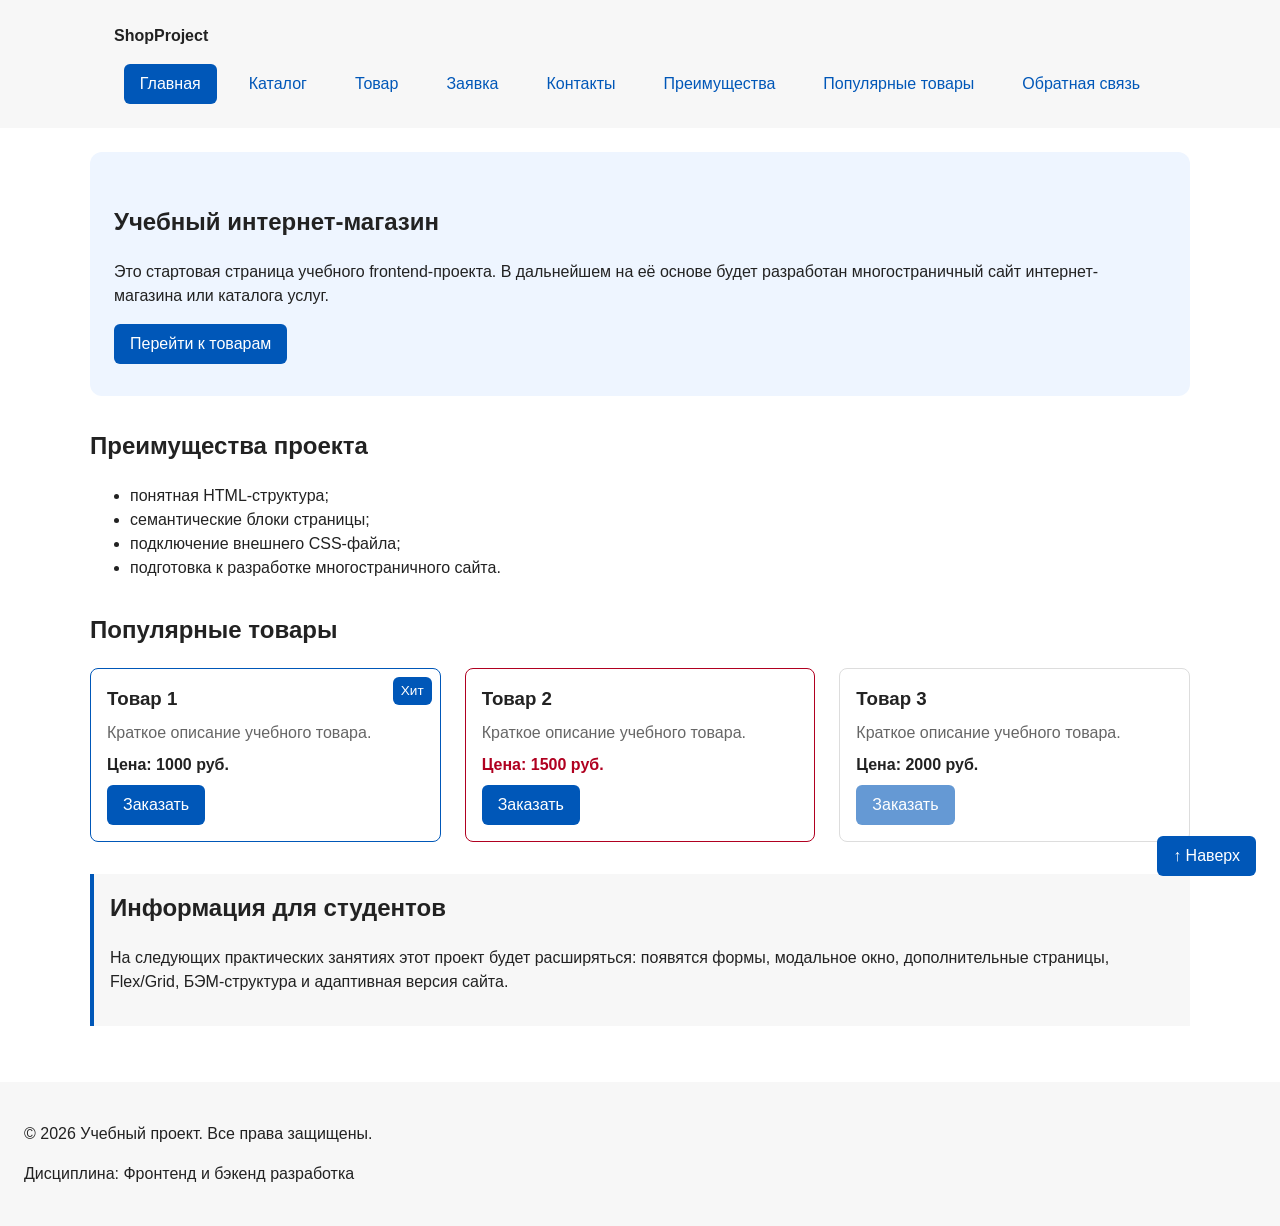
==== commit 9ad68dca: "fix: prepare HTML CSS project for submission" ====
--- a/index.html
+++ b/index.html
@@ -3,6 +3,7 @@
 <head>
   <meta charset="UTF-8">
   <meta name="viewport" content="width=device-width, initial-scale=1.0">
+  <meta name="description" content="Главная страница учебного интернет-магазина.">
   <title>Учебный интернет-магазин</title>
   <link rel="stylesheet" href="css/style.css">
   <script src="js/main.js" defer></script>
@@ -20,6 +21,12 @@
           </li>
           <li class="site-nav__item">
             <a class="site-nav__link" href="catalog.html">Каталог</a>
+          </li>
+          <li class="site-nav__item">
+            <a class="site-nav__link" href="product.html">Товар</a>
+          </li>
+          <li class="site-nav__item">
+            <a class="site-nav__link" href="order.html">Заявка</a>
           </li>
           <li class="site-nav__item">
             <a class="site-nav__link" href="contacts.html">Контакты</a>
--- a/css/style.css
+++ b/css/style.css
@@ -309,6 +309,9 @@
 
 .catalog-filters {
   grid-area: filters;
+  position: sticky;
+  top: var(--space-md);
+  align-self: start;
   padding: var(--space-md);
   border: 1px solid var(--color-border);
   border-radius: var(--radius-md);
@@ -351,6 +354,29 @@
   border: 1px solid var(--color-border);
   border-radius: var(--radius-sm);
   font: inherit;
+}
+
+.product-table {
+  width: 100%;
+  border-collapse: collapse;
+  background-color: var(--color-bg);
+}
+
+.product-table caption {
+  margin-bottom: var(--space-sm);
+  font-weight: 700;
+  text-align: left;
+}
+
+.product-table th,
+.product-table td {
+  padding: var(--space-sm) var(--space-md);
+  border: 1px solid var(--color-border);
+  text-align: left;
+}
+
+.product-table th {
+  background-color: var(--color-surface);
 }
 
 /* ===============================
@@ -440,6 +466,7 @@
   position: fixed;
   bottom: var(--space-lg);
   right: var(--space-lg);
+  z-index: 100;
   padding: var(--space-sm) var(--space-md);
   background-color: var(--color-primary);
   color: var(--color-white);
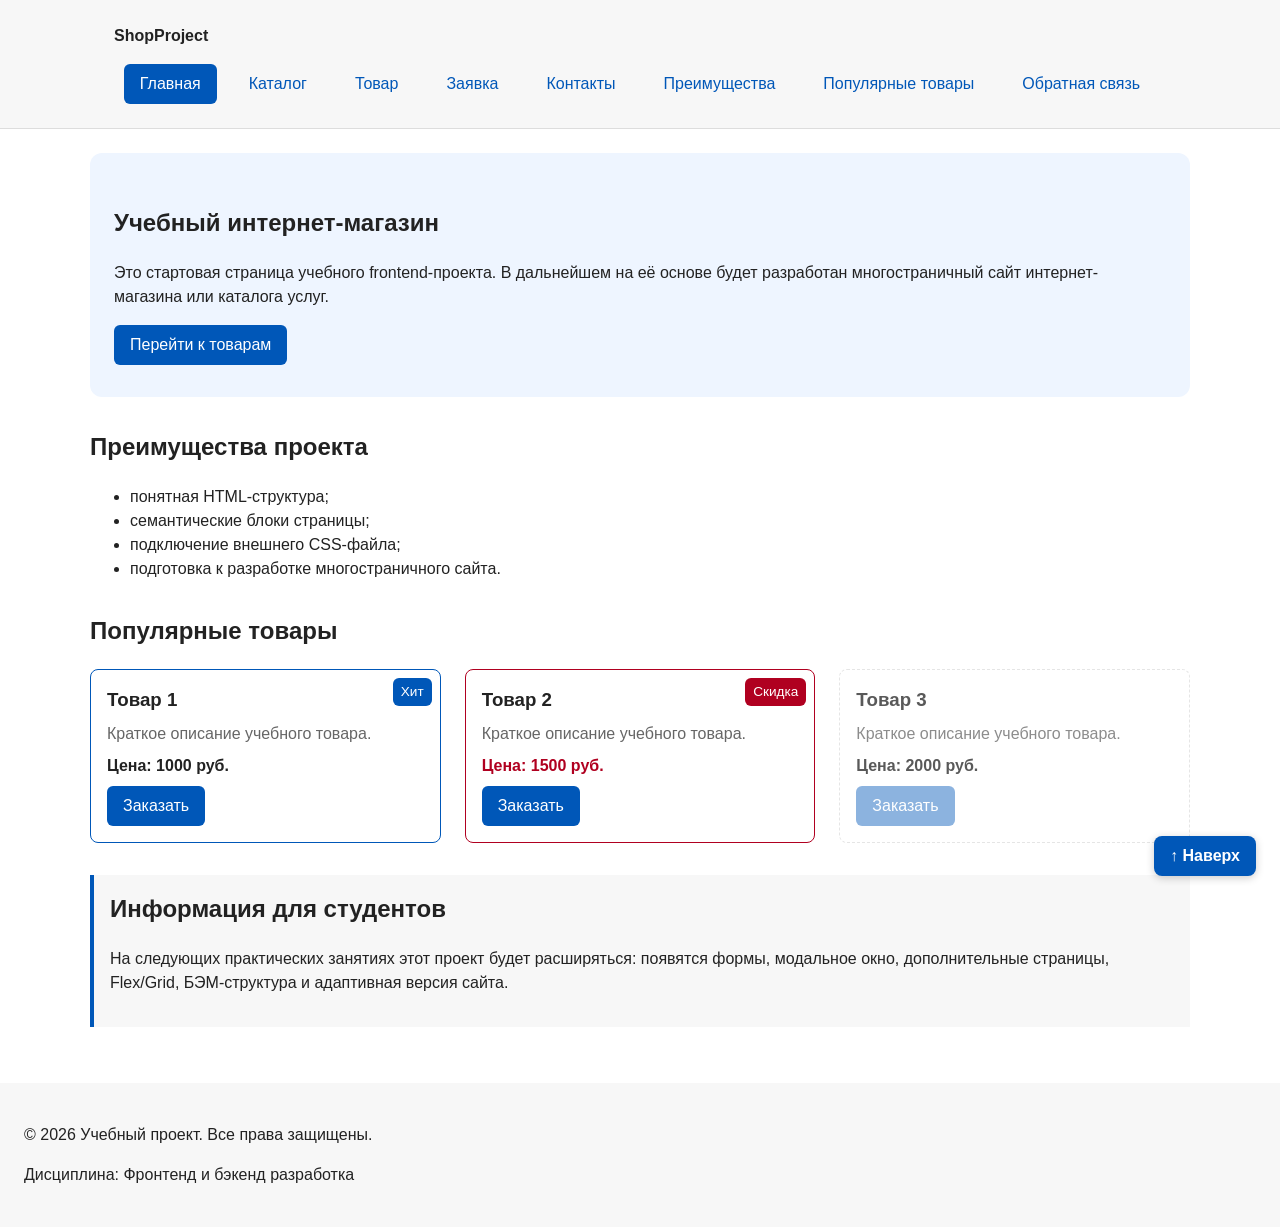
==== commit 128de6c0: "feat: add 10 catalog products, sticky header, and extra BEM card modifiers" ====
--- a/index.html
+++ b/index.html
@@ -82,6 +82,7 @@
         </article>
 
         <article class="product-card product-card--discount">
+          <span class="product-card__badge product-card__badge--discount">Скидка</span>
           <h3 class="product-card__title">Товар 2</h3>
           <p class="product-card__description">Краткое описание учебного товара.</p>
           <p class="product-card__price">Цена: 1500 руб.</p>
@@ -90,11 +91,11 @@
           </button>
         </article>
 
-        <article class="product-card">
+        <article class="product-card product-card--out-of-stock">
           <h3 class="product-card__title">Товар 3</h3>
           <p class="product-card__description">Краткое описание учебного товара.</p>
           <p class="product-card__price">Цена: 2000 руб.</p>
-          <button class="button button--primary product-card__button" type="button" data-product="Товар 3" disabled>
+          <button class="button button--primary button--disabled product-card__button" type="button" data-product="Товар 3" disabled>
             Заказать
           </button>
         </article>
--- a/css/style.css
+++ b/css/style.css
@@ -67,7 +67,11 @@
    =============================== */
 
 .site-header {
+  position: sticky;
+  top: 0;
+  z-index: 90;
   background-color: var(--color-surface);
+  border-bottom: 1px solid var(--color-border);
 }
 
 .site-header__inner {
@@ -251,6 +255,15 @@
   border-color: var(--color-danger);
 }
 
+.product-card--new {
+  border-color: var(--color-success);
+}
+
+.product-card--out-of-stock {
+  border-style: dashed;
+  opacity: 0.75;
+}
+
 .product-card__title {
   margin: 0;
   color: var(--color-text);
@@ -268,6 +281,10 @@
 
 .product-card--discount .product-card__price {
   color: var(--color-danger);
+}
+
+.product-card--new .product-card__price {
+  color: var(--color-success);
 }
 
 .product-card__button {
@@ -286,6 +303,14 @@
   font-size: 0.85em;
 }
 
+.product-card__badge--discount {
+  background-color: var(--color-danger);
+}
+
+.product-card__badge--new {
+  background-color: var(--color-success);
+}
+
 .aside-info {
   max-width: var(--container-width);
   margin: 0 auto var(--space-xl);
@@ -310,7 +335,7 @@
 .catalog-filters {
   grid-area: filters;
   position: sticky;
-  top: var(--space-md);
+  top: 120px;
   align-self: start;
   padding: var(--space-md);
   border: 1px solid var(--color-border);
@@ -470,12 +495,15 @@
   padding: var(--space-sm) var(--space-md);
   background-color: var(--color-primary);
   color: var(--color-white);
+  font-weight: 700;
   border: none;
-  border-radius: var(--radius-sm);
+  border-radius: var(--radius-md);
+  box-shadow: 0 2px 8px rgba(0, 0, 0, 0.2);
   cursor: pointer;
   text-decoration: none;
 }
 
 .scroll-top:hover {
+  color: var(--color-white);
   background-color: var(--color-primary-dark);
 }
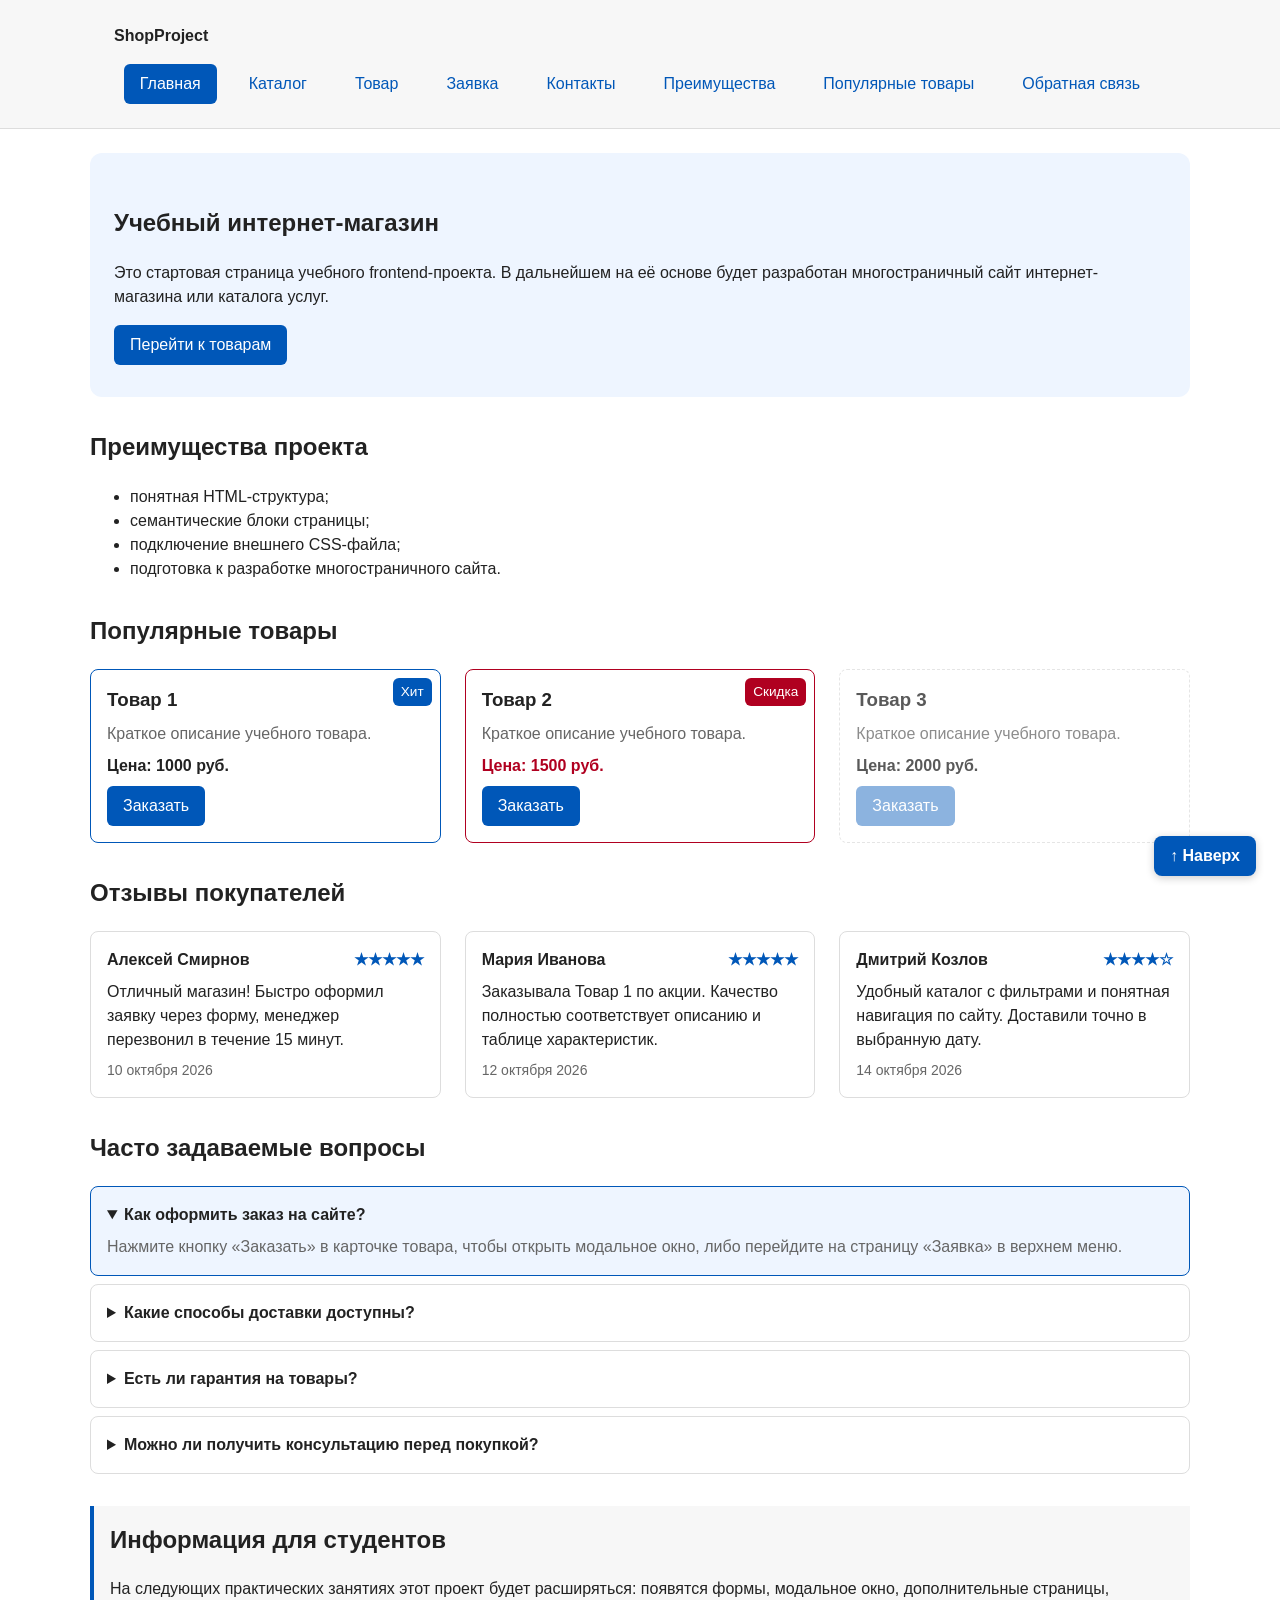
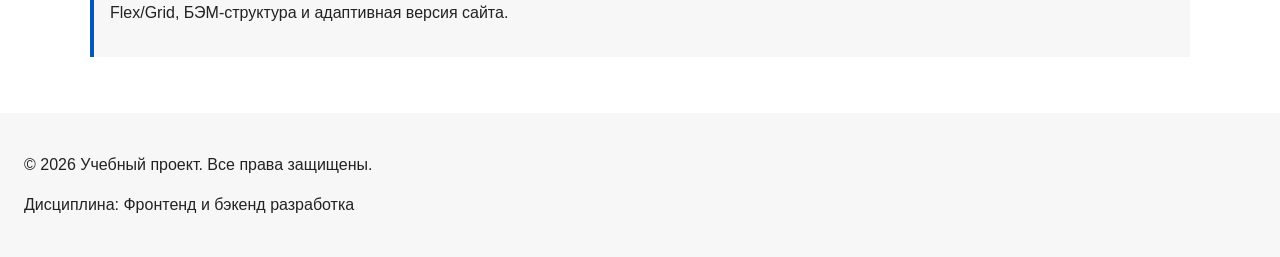
==== commit 5d6d3b0f: "feat: add reviews, FAQ, extended comparison tables, and form accessibility" ====
--- a/index.html
+++ b/index.html
@@ -102,6 +102,79 @@
       </div>
     </section>
 
+    <section class="section" id="reviews">
+      <h2 class="section__title">Отзывы покупателей</h2>
+
+      <div class="reviews">
+        <article class="review-card">
+          <div class="review-card__header">
+            <h3 class="review-card__author">Алексей Смирнов</h3>
+            <span class="review-card__rating" aria-label="Оценка 5 из 5">★★★★★</span>
+          </div>
+          <p class="review-card__text">
+            Отличный магазин! Быстро оформил заявку через форму, менеджер перезвонил в течение 15 минут.
+          </p>
+          <time class="review-card__date" datetime="2026-10-10">10 октября 2026</time>
+        </article>
+
+        <article class="review-card">
+          <div class="review-card__header">
+            <h3 class="review-card__author">Мария Иванова</h3>
+            <span class="review-card__rating" aria-label="Оценка 5 из 5">★★★★★</span>
+          </div>
+          <p class="review-card__text">
+            Заказывала Товар 1 по акции. Качество полностью соответствует описанию и таблице характеристик.
+          </p>
+          <time class="review-card__date" datetime="2026-10-12">12 октября 2026</time>
+        </article>
+
+        <article class="review-card">
+          <div class="review-card__header">
+            <h3 class="review-card__author">Дмитрий Козлов</h3>
+            <span class="review-card__rating" aria-label="Оценка 4 из 5">★★★★☆</span>
+          </div>
+          <p class="review-card__text">
+            Удобный каталог с фильтрами и понятная навигация по сайту. Доставили точно в выбранную дату.
+          </p>
+          <time class="review-card__date" datetime="2026-10-14">14 октября 2026</time>
+        </article>
+      </div>
+    </section>
+
+    <section class="section" id="faq">
+      <h2 class="section__title">Часто задаваемые вопросы</h2>
+
+      <div class="faq">
+        <details class="faq__item" open>
+          <summary class="faq__question">Как оформить заказ на сайте?</summary>
+          <p class="faq__answer">
+            Нажмите кнопку «Заказать» в карточке товара, чтобы открыть модальное окно, либо перейдите на страницу «Заявка» в верхнем меню.
+          </p>
+        </details>
+
+        <details class="faq__item">
+          <summary class="faq__question">Какие способы доставки доступны?</summary>
+          <p class="faq__answer">
+            Доступна курьерская доставка по Москве и отправка в пункты выдачи заказов по всей России.
+          </p>
+        </details>
+
+        <details class="faq__item">
+          <summary class="faq__question">Есть ли гарантия на товары?</summary>
+          <p class="faq__answer">
+            Да, на все товары предоставляется официальная гарантия от 12 до 24 месяцев в зависимости от выбранного тарифа.
+          </p>
+        </details>
+
+        <details class="faq__item">
+          <summary class="faq__question">Можно ли получить консультацию перед покупкой?</summary>
+          <p class="faq__answer">
+            Да, в форме заявки выберите тему «Консультация», и специалист ответит на все вопросы.
+          </p>
+        </details>
+      </div>
+    </section>
+
     <aside class="aside-info">
       <h2 class="aside-info__title">Информация для студентов</h2>
       <p class="aside-info__text">
@@ -120,81 +193,104 @@
   <dialog class="order-dialog" id="order-dialog" aria-labelledby="order-dialog-title">
     <h2 class="order-dialog__title" id="order-dialog-title">Оформление заявки</h2>
 
-    <form class="order-form" id="order-form" action="#" method="post" novalidate>
+    <form class="order-form" id="order-form" action="#" method="post" aria-describedby="order-form-note" novalidate>
+      <p class="order-form__note" id="order-form-note">
+        Поля, отмеченные <span class="order-form__required" aria-hidden="true">*</span>, обязательны для заполнения.
+      </p>
+
       <input id="selected-product" name="selected-product" type="hidden">
 
-      <div class="order-form__field">
-        <label class="order-form__label" for="order-name">Имя</label>
-        <input
-          class="order-form__input"
-          id="order-name"
-          name="name"
-          type="text"
-          placeholder="Введите ваше имя"
-          minlength="2"
-          autocomplete="given-name"
-          required
-        >
-      </div>
-
-      <div class="order-form__field">
-        <label class="order-form__label" for="order-email">E-mail</label>
-        <input
-          class="order-form__input"
-          id="order-email"
-          name="email"
-          type="email"
-          placeholder="example@mail.ru"
-          autocomplete="email"
-          required
-        >
-      </div>
-
-      <div class="order-form__field">
-        <label class="order-form__label" for="order-phone">Телефон</label>
-        <input
-          class="order-form__input"
-          id="order-phone"
-          name="phone"
-          type="tel"
-          inputmode="tel"
-          placeholder="+7 (900) 000-00-00"
-          pattern="^\+7 \(\d{3}\) \d{3}-\d{2}-\d{2}$"
-          required
-        >
-        <small class="order-form__hint">Формат: +7 (900) 000-00-00</small>
-      </div>
-
-      <div class="order-form__field">
-        <label class="order-form__label" for="order-date">Дата связи</label>
-        <input
-          class="order-form__input"
-          id="order-date"
-          name="date"
-          type="date"
-        >
-      </div>
-
-      <div class="order-form__field">
-        <label class="order-form__label" for="order-topic">Тема заявки</label>
-        <select class="order-form__select" id="order-topic" name="topic" required>
-          <option value="">Выберите тему</option>
-          <option value="product">Заказ товара</option>
-          <option value="consultation">Консультация</option>
-          <option value="delivery">Доставка</option>
-        </select>
-      </div>
-
-      <div class="order-form__field">
-        <label class="order-form__label" for="order-comment">Комментарий</label>
-        <textarea
-          class="order-form__textarea"
-          id="order-comment"
-          name="comment"
-          rows="4"
-          placeholder="Укажите дополнительную информацию"
-        ></textarea>
-      </div>
+      <fieldset class="order-form__fieldset">
+        <legend class="order-form__legend">Контактные данные</legend>
+
+        <div class="order-form__field">
+          <label class="order-form__label" for="order-name">
+            Имя <span class="order-form__required" aria-hidden="true">*</span>
+          </label>
+          <input
+            class="order-form__input"
+            id="order-name"
+            name="name"
+            type="text"
+            placeholder="Введите ваше имя"
+            minlength="2"
+            autocomplete="given-name"
+            aria-describedby="order-name-hint"
+            required
+          >
+          <small class="order-form__hint" id="order-name-hint">Минимум 2 символа</small>
+        </div>
+
+        <div class="order-form__field">
+          <label class="order-form__label" for="order-email">
+            E-mail <span class="order-form__required" aria-hidden="true">*</span>
+          </label>
+          <input
+            class="order-form__input"
+            id="order-email"
+            name="email"
+            type="email"
+            placeholder="example@mail.ru"
+            autocomplete="email"
+            required
+          >
+        </div>
+
+        <div class="order-form__field">
+          <label class="order-form__label" for="order-phone">
+            Телефон <span class="order-form__required" aria-hidden="true">*</span>
+          </label>
+          <input
+            class="order-form__input"
+            id="order-phone"
+            name="phone"
+            type="tel"
+            inputmode="tel"
+            placeholder="+7 (900) 000-00-00"
+            pattern="^\+7 \(\d{3}\) \d{3}-\d{2}-\d{2}$"
+            aria-describedby="order-phone-hint"
+            required
+          >
+          <small class="order-form__hint" id="order-phone-hint">Формат: +7 (900) 000-00-00</small>
+        </div>
+      </fieldset>
+
+      <fieldset class="order-form__fieldset">
+        <legend class="order-form__legend">Детали заявки</legend>
+
+        <div class="order-form__field">
+          <label class="order-form__label" for="order-date">Дата связи</label>
+          <input
+            class="order-form__input"
+            id="order-date"
+            name="date"
+            type="date"
+          >
+        </div>
+
+        <div class="order-form__field">
+          <label class="order-form__label" for="order-topic">
+            Тема заявки <span class="order-form__required" aria-hidden="true">*</span>
+          </label>
+          <select class="order-form__select" id="order-topic" name="topic" required>
+            <option value="">Выберите тему</option>
+            <option value="product">Заказ товара</option>
+            <option value="consultation">Консультация</option>
+            <option value="delivery">Доставка</option>
+          </select>
+        </div>
+
+        <div class="order-form__field">
+          <label class="order-form__label" for="order-comment">Комментарий</label>
+          <textarea
+            class="order-form__textarea"
+            id="order-comment"
+            name="comment"
+            rows="4"
+            placeholder="Укажите дополнительную информацию"
+          ></textarea>
+        </div>
+      </fieldset>
 
       <div class="order-form__field order-form__field--checkbox">
         <label class="order-form__checkbox-label">
@@ -205,7 +301,7 @@
             type="checkbox"
             required
           >
-          Я согласен на обработку данных
+          Я согласен на обработку данных <span class="order-form__required" aria-hidden="true">*</span>
         </label>
       </div>
 
@@ -216,7 +312,7 @@
     </form>
   </dialog>
 
-  <p class="success-message" id="success-message" hidden>
+  <p class="success-message" id="success-message" role="status" aria-live="polite" hidden>
     Форма успешно отправлена!
   </p>
 
--- a/css/style.css
+++ b/css/style.css
@@ -404,6 +404,99 @@
   background-color: var(--color-surface);
 }
 
+.product-table tbody tr:nth-child(even) {
+  background-color: var(--color-surface);
+}
+
+.product-table tbody tr:hover {
+  background-color: var(--color-surface-accent);
+}
+
+.product-table tfoot td {
+  font-weight: 700;
+  background-color: var(--color-surface-accent);
+}
+
+.reviews {
+  display: grid;
+  grid-template-columns: repeat(3, 1fr);
+  gap: var(--space-lg);
+}
+
+.review-card {
+  display: flex;
+  flex-direction: column;
+  gap: var(--space-sm);
+  padding: var(--space-md);
+  border: 1px solid var(--color-border);
+  border-radius: var(--radius-md);
+  background-color: var(--color-bg);
+}
+
+.review-card:hover {
+  border-color: var(--color-primary);
+}
+
+.review-card__header {
+  display: flex;
+  justify-content: space-between;
+  align-items: center;
+  gap: var(--space-sm);
+}
+
+.review-card__author {
+  margin: 0;
+  font-size: 16px;
+}
+
+.review-card__rating {
+  color: var(--color-primary);
+  font-weight: 700;
+}
+
+.review-card__text {
+  margin: 0;
+  color: var(--color-text);
+}
+
+.review-card__date {
+  margin-top: auto;
+  font-size: 14px;
+  color: var(--color-muted);
+}
+
+.faq {
+  display: grid;
+  gap: var(--space-sm);
+}
+
+.faq__item {
+  padding: var(--space-md);
+  border: 1px solid var(--color-border);
+  border-radius: var(--radius-md);
+  background-color: var(--color-bg);
+}
+
+.faq__item[open] {
+  border-color: var(--color-primary);
+  background-color: var(--color-surface-accent);
+}
+
+.faq__question {
+  font-weight: 700;
+  cursor: pointer;
+}
+
+.faq__question:focus-visible {
+  outline: 2px solid var(--color-primary);
+  outline-offset: 3px;
+}
+
+.faq__answer {
+  margin: var(--space-sm) 0 0;
+  color: var(--color-muted);
+}
+
 /* ===============================
    6. Форма и модальное окно
    =============================== */
@@ -421,6 +514,29 @@
 
 .order-dialog__title {
   margin-top: 0;
+}
+
+.order-form__note {
+  margin: 0 0 var(--space-md);
+  font-size: 14px;
+  color: var(--color-muted);
+}
+
+.order-form__fieldset {
+  margin: 0 0 var(--space-md);
+  padding: var(--space-md);
+  border: 1px solid var(--color-border);
+  border-radius: var(--radius-sm);
+}
+
+.order-form__legend {
+  padding: 0 var(--space-xs);
+  font-weight: 700;
+}
+
+.order-form__required {
+  color: var(--color-danger);
+  font-weight: 700;
 }
 
 .order-form__field {
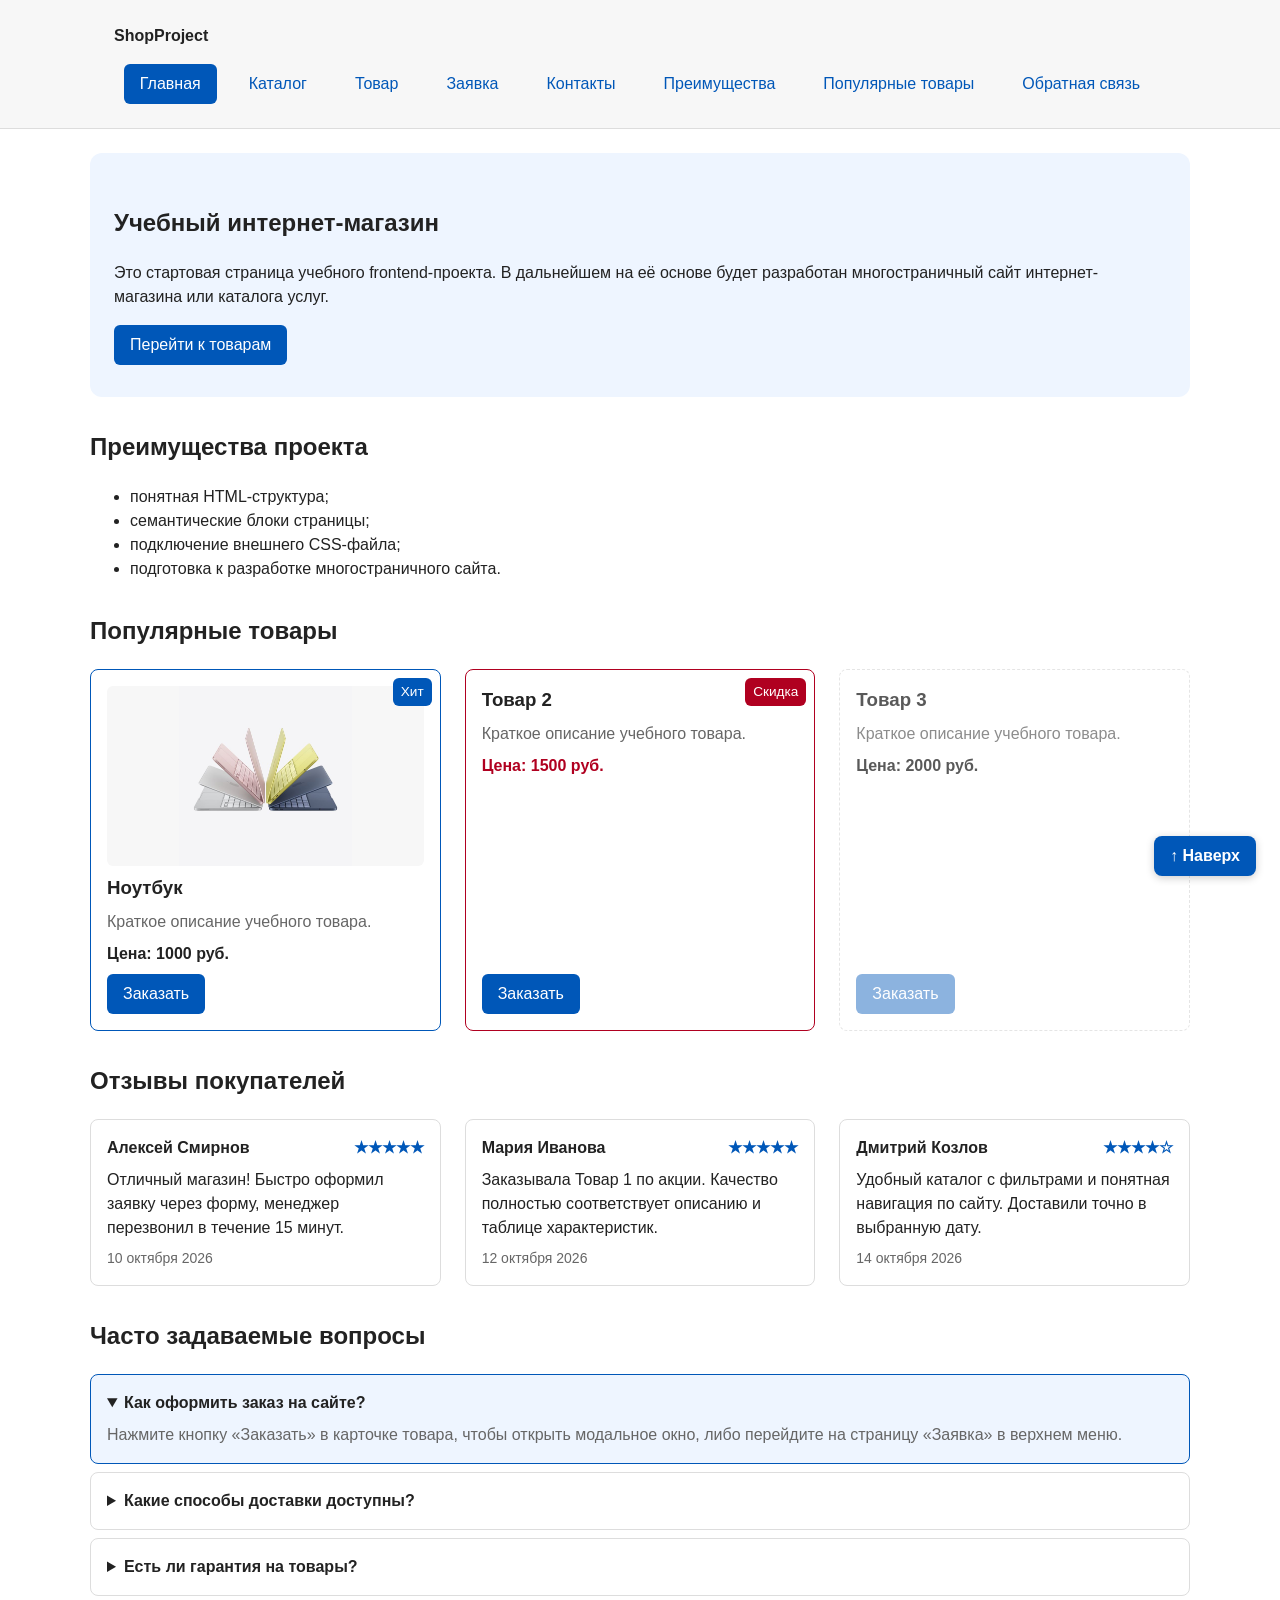
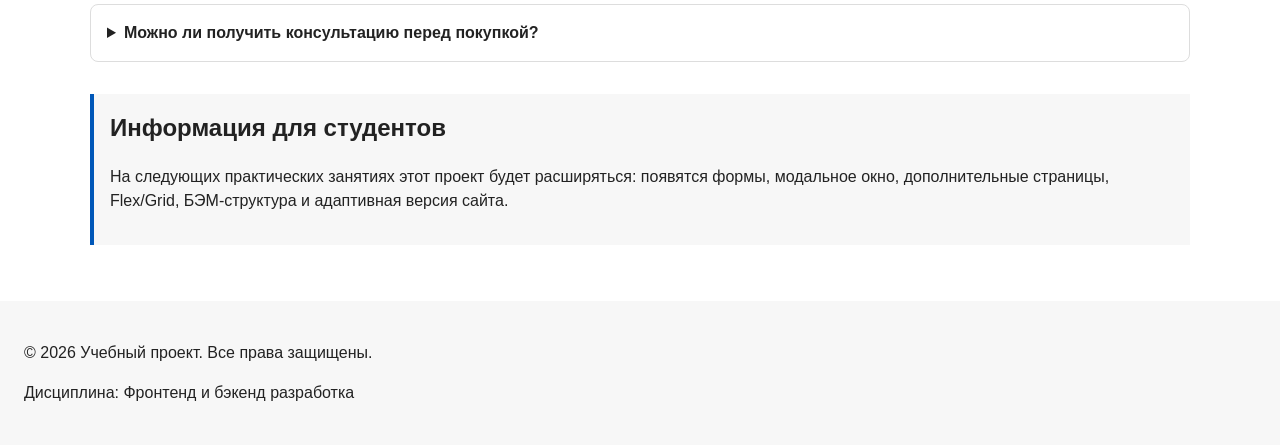
==== commit 79394432: "feat: add laptop image and rename Product 1 to Ноутбук" ====
--- a/index.html
+++ b/index.html
@@ -73,10 +73,11 @@
       <div class="products-grid">
         <article class="product-card product-card--featured">
           <span class="product-card__badge">Хит</span>
-          <h3 class="product-card__title">Товар 1</h3>
+          <img class="product-card__image" src="images/laptop.png" alt="Ноутбук">
+          <h3 class="product-card__title">Ноутбук</h3>
           <p class="product-card__description">Краткое описание учебного товара.</p>
           <p class="product-card__price">Цена: 1000 руб.</p>
-          <button class="button button--primary product-card__button" type="button" data-product="Товар 1">
+          <button class="button button--primary product-card__button" type="button" data-product="Ноутбук">
             Заказать
           </button>
         </article>
--- a/css/style.css
+++ b/css/style.css
@@ -264,6 +264,14 @@
   opacity: 0.75;
 }
 
+.product-card__image {
+  width: 100%;
+  height: 180px;
+  object-fit: contain;
+  border-radius: var(--radius-sm);
+  background-color: var(--color-surface);
+}
+
 .product-card__title {
   margin: 0;
   color: var(--color-text);
